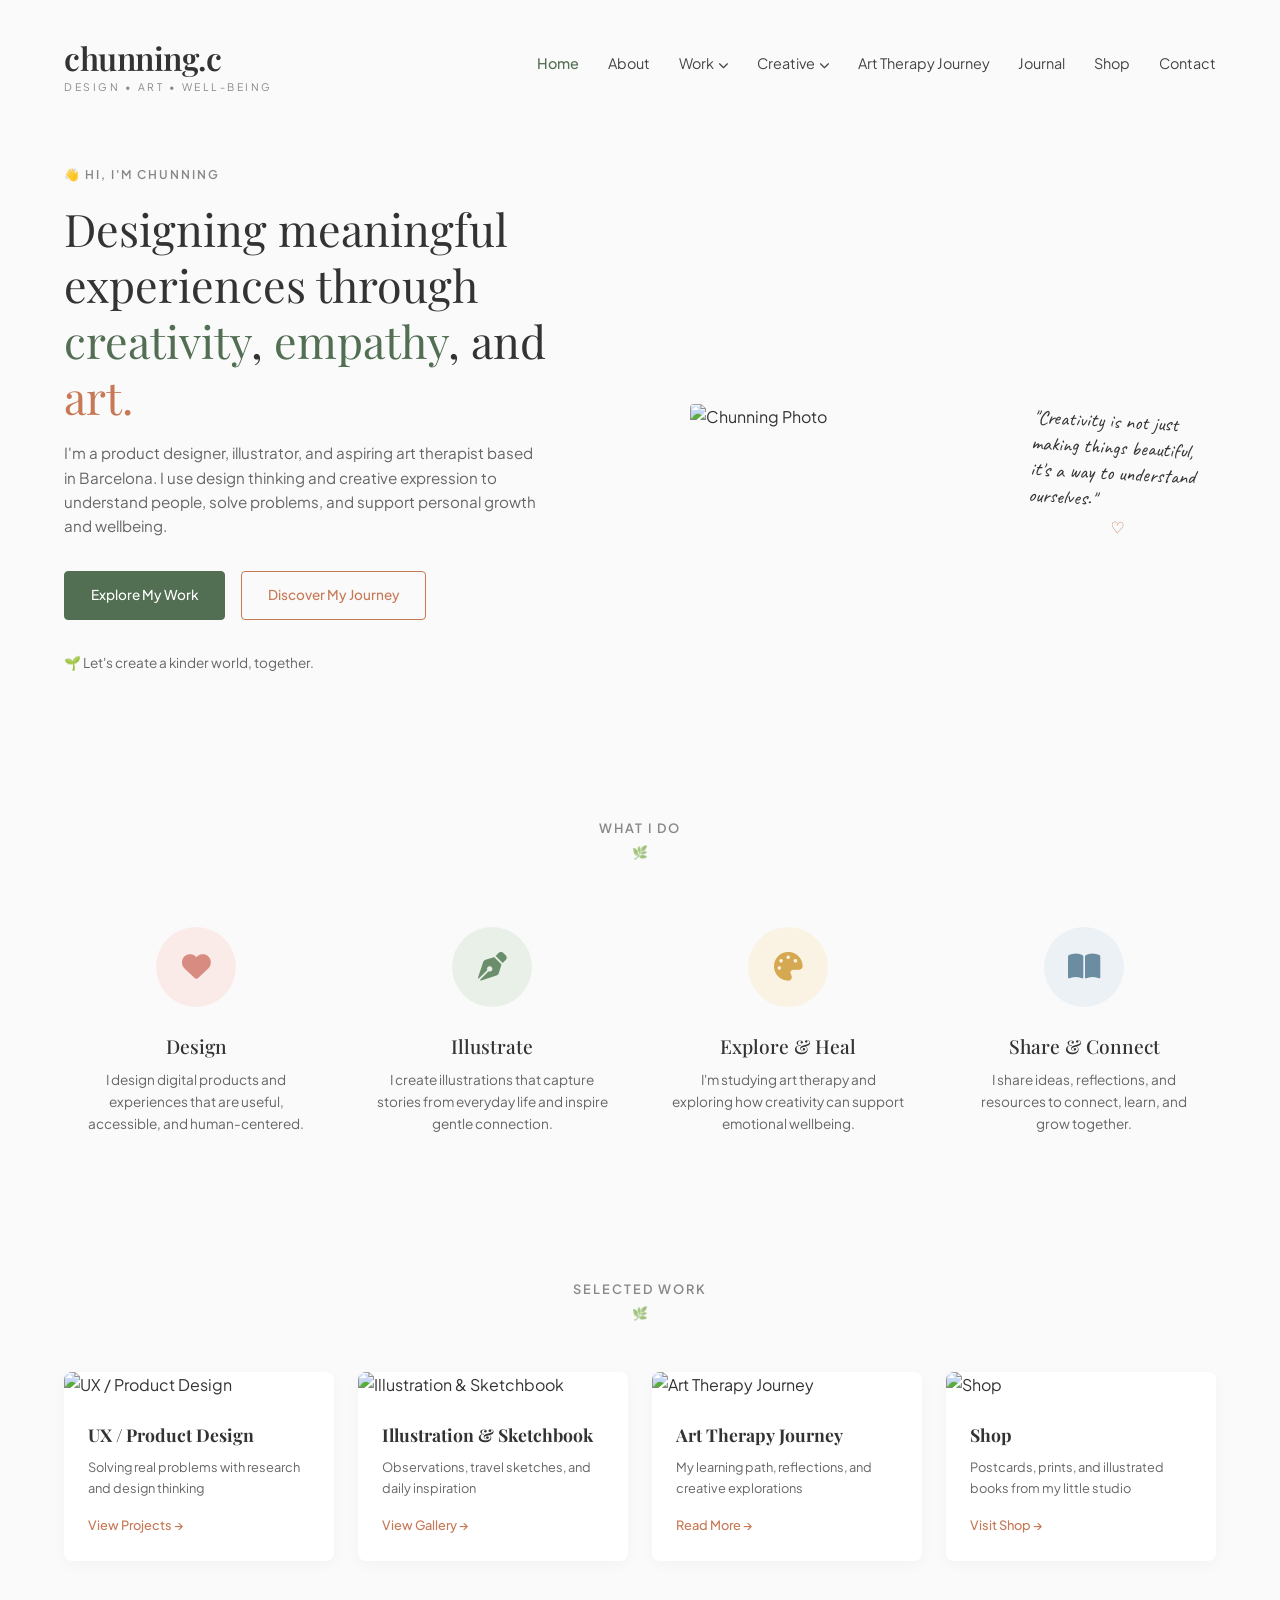
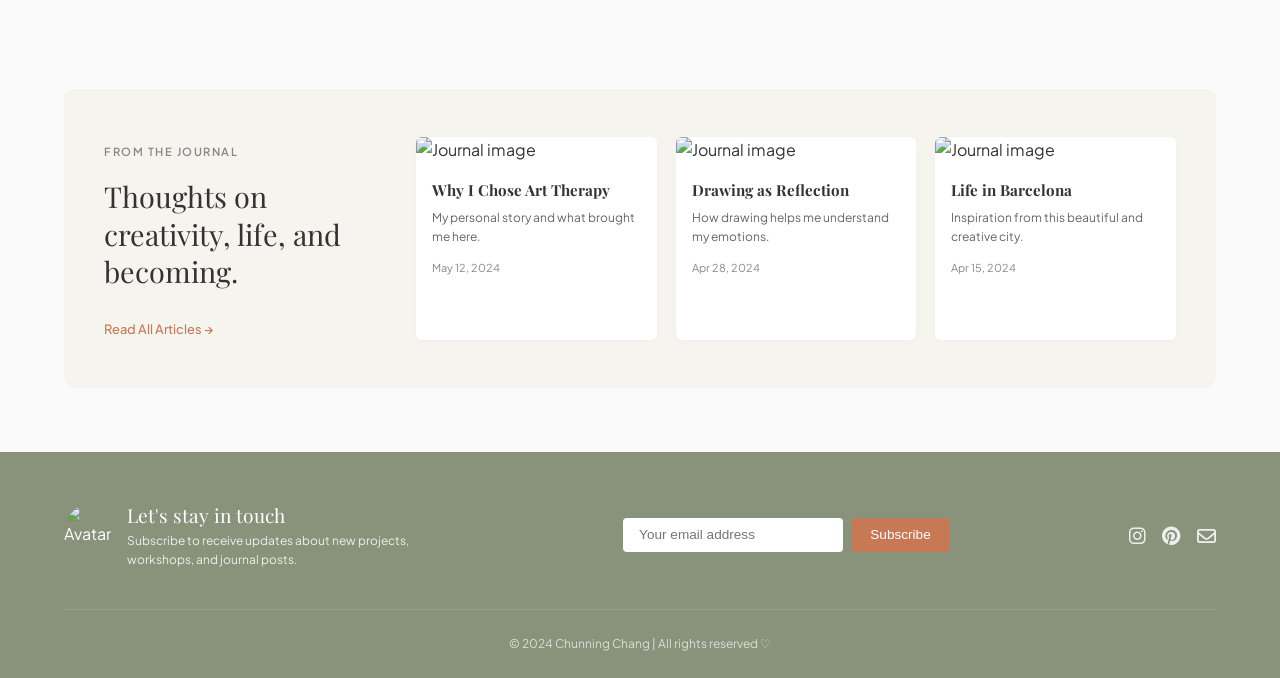
==== index.html @ dbcc07ae "version2" ====
<!DOCTYPE html>
<html lang="en">
<head>
  <meta charset="UTF-8">
  <meta name="viewport" content="width=device-width, initial-scale=1.0">
  <title>Chunning Chang - Portfolio</title>
  <!-- Google Fonts -->
  <link rel="preconnect" href="https://fonts.googleapis.com">
  <link rel="preconnect" href="https://fonts.gstatic.com" crossorigin>
  <link href="https://fonts.googleapis.com/css2?family=Caveat:wght@400;600&family=Playfair+Display:ital,wght@0,400;0,600;1,400&family=Plus+Jakarta+Sans:wght@300;400;500;600&display=swap" rel="stylesheet">
  <!-- FontAwesome Icons -->
  <link rel="stylesheet" href="https://cdnjs.cloudflare.com/ajax/libs/font-awesome/6.4.0/css/all.min.css">
  <link rel="stylesheet" href="style.css">
</head>
<body>

  <!-- Header / Navigation -->
  <header class="header">
    <div class="logo">
      <span class="logo-name">chunning.c</span>
      <span class="logo-sub">DESIGN • ART • WELL-BEING</span>
    </div>
    <nav class="nav">
      <a href="#" class="active">Home</a>
      <a href="#">About</a>
      <a href="#">Work <i class="fa-solid fa-chevron-down nav-arrow"></i></a>
      <a href="#">Creative <i class="fa-solid fa-chevron-down nav-arrow"></i></a>
      <a href="#">Art Therapy Journey</a>
      <a href="#">Journal</a>
      <a href="#">Shop</a>
      <a href="#">Contact</a>
    </nav>
  </header>

  <!-- Hero Section -->
  <section class="hero">
    <div class="hero-content">
      <span class="hero-greeting">👋 HI, I'M CHUNNING</span>
      <h1 class="hero-title">
        Designing meaningful experiences through <span class="highlight-green">creativity</span>, <span class="highlight-green">empathy</span>, and <span class="highlight-orange">art.</span>
      </h1>
      <p class="hero-desc">
        I'm a product designer, illustrator, and aspiring art therapist based in Barcelona. I use design thinking and creative expression to understand people, solve problems, and support personal growth and wellbeing.
      </p>
      <div class="hero-buttons">
        <a href="#" class="btn btn-primary">Explore My Work</a>
        <a href="#" class="btn btn-secondary">Discover My Journey</a>
      </div>
      <div class="hero-subtext">
        <span>🌱 Let's create a kinder world, together.</span>
      </div>
    </div>
    
    <div class="hero-image-wrapper">
      <div class="hero-img-container">
        <!-- 替換為你的個人形象照片 -->
        <img src="https://images.unsplash.com/photo-1534528741775-53994a69daeb?auto=format&fit=crop&q=80&w=800" alt="Chunning Photo" class="hero-img">
        <div class="hero-quote">
          <p>"Creativity is not just making things beautiful, it's a way to understand ourselves."</p>
          <span class="heart">♡</span>
        </div>
      </div>
    </div>
  </section>

  <!-- What I Do Section -->
  <section class="what-i-do">
    <div class="section-header">
      <h3>WHAT I DO</h3>
      <div class="leaf-divider">🌿</div>
    </div>
    
    <div class="services-grid">
      <div class="service-card">
        <div class="service-icon-bg bg-pink">
          <i class="fa-solid fa-heart"></i>
        </div>
        <h4>Design</h4>
        <p>I design digital products and experiences that are useful, accessible, and human-centered.</p>
      </div>

      <div class="service-card">
        <div class="service-icon-bg bg-green">
          <i class="fa-solid fa-pen-nib"></i>
        </div>
        <h4>Illustrate</h4>
        <p>I create illustrations that capture stories from everyday life and inspire gentle connection.</p>
      </div>

      <div class="service-card">
        <div class="service-icon-bg bg-yellow">
          <i class="fa-solid fa-palette"></i>
        </div>
        <h4>Explore & Heal</h4>
        <p>I'm studying art therapy and exploring how creativity can support emotional wellbeing.</p>
      </div>

      <div class="service-card">
        <div class="service-icon-bg bg-blue">
          <i class="fa-solid fa-book-open"></i>
        </div>
        <h4>Share & Connect</h4>
        <p>I share ideas, reflections, and resources to connect, learn, and grow together.</p>
      </div>
    </div>
  </section>

  <!-- Selected Work Section -->
  <section class="selected-work">
    <div class="section-header">
      <h3>SELECTED WORK</h3>
      <div class="leaf-divider">🌿</div>
    </div>

    <div class="portfolio-grid">
      <div class="portfolio-card">
        <div class="portfolio-img">
          <img src="https://images.unsplash.com/photo-1507238691740-187a5b1d37b8?auto=format&fit=crop&q=80&w=600" alt="UX / Product Design">
        </div>
        <div class="portfolio-content">
          <h4>UX / Product Design</h4>
          <p>Solving real problems with research and design thinking</p>
          <a href="#" class="card-link">View Projects &rarr;</a>
        </div>
      </div>

      <div class="portfolio-card">
        <div class="portfolio-img">
          <img src="https://images.unsplash.com/photo-1513542789411-b6a5d4f31634?auto=format&fit=crop&q=80&w=600" alt="Illustration & Sketchbook">
        </div>
        <div class="portfolio-content">
          <h4>Illustration & Sketchbook</h4>
          <p>Observations, travel sketches, and daily inspiration</p>
          <a href="#" class="card-link">View Gallery &rarr;</a>
        </div>
      </div>

      <div class="portfolio-card">
        <div class="portfolio-img">
          <img src="https://images.unsplash.com/photo-1579783902614-a3fb3927b675?auto=format&fit=crop&q=80&w=600" alt="Art Therapy Journey">
        </div>
        <div class="portfolio-content">
          <h4>Art Therapy Journey</h4>
          <p>My learning path, reflections, and creative explorations</p>
          <a href="#" class="card-link">Read More &rarr;</a>
        </div>
      </div>

      <div class="portfolio-card">
        <div class="portfolio-img">
          <img src="https://images.unsplash.com/photo-1544716278-ca5e3f4abd8c?auto=format&fit=crop&q=80&w=600" alt="Shop">
        </div>
        <div class="portfolio-content">
          <h4>Shop</h4>
          <p>Postcards, prints, and illustrated books from my little studio</p>
          <a href="#" class="card-link">Visit Shop &rarr;</a>
        </div>
      </div>
    </div>
  </section>

  <!-- From The Journal Section -->
  <section class="journal-section">
    <div class="journal-wrapper">
      <div class="journal-intro">
        <span class="section-tag">FROM THE JOURNAL</span>
        <h2>Thoughts on creativity, life, and becoming.</h2>
        <a href="#" class="card-link journal-main-link">Read All Articles &rarr;</a>
      </div>

      <div class="journal-grid">
        <article class="journal-card">
          <img src="https://images.unsplash.com/photo-1513364776144-60967b0f800f?auto=format&fit=crop&q=80&w=400" alt="Journal image">
          <div class="journal-card-content">
            <h4>Why I Chose Art Therapy</h4>
            <p>My personal story and what brought me here.</p>
            <span class="date">May 12, 2024</span>
          </div>
        </article>

        <article class="journal-card">
          <img src="https://images.unsplash.com/photo-1517842645767-c639042777db?auto=format&fit=crop&q=80&w=400" alt="Journal image">
          <div class="journal-card-content">
            <h4>Drawing as Reflection</h4>
            <p>How drawing helps me understand my emotions.</p>
            <span class="date">Apr 28, 2024</span>
          </div>
        </article>

        <article class="journal-card">
          <img src="https://images.unsplash.com/photo-1511527656417-089565a5e8ce?auto=format&fit=crop&q=80&w=400" alt="Journal image">
          <div class="journal-card-content">
            <h4>Life in Barcelona</h4>
            <p>Inspiration from this beautiful and creative city.</p>
            <span class="date">Apr 15, 2024</span>
          </div>
        </article>
      </div>
    </div>
  </section>

  <!-- Footer / Newsletter -->
  <footer class="footer">
    <div class="footer-container">
      <div class="footer-profile">
        <img src="https://images.unsplash.com/photo-1534528741775-53994a69daeb?auto=format&fit=crop&q=80&w=150" alt="Avatar" class="avatar">
        <div class="footer-text">
          <h3>Let's stay in touch</h3>
          <p>Subscribe to receive updates about new projects, workshops, and journal posts.</p>
        </div>
      </div>

      <form class="newsletter-form" onsubmit="event.preventDefault();">
        <input type="email" placeholder="Your email address" required>
        <button type="submit" class="btn-subscribe">Subscribe</button>
      </form>

      <div class="social-links">
        <a href="#"><i class="fa-brands fa-instagram"></i></a>
        <a href="#"><i class="fa-brands fa-pinterest"></i></a>
        <a href="#"><i class="fa-regular fa-envelope"></i></a>
      </div>
    </div>
    
    <div class="footer-bottom">
      <p>&copy; 2024 Chunning Chang | All rights reserved ♡</p>
    </div>
  </footer>

</body>
</html>
---- style.css ----
/* --- Global Styles & Variables --- */
:root {
  --bg-main: #FAFAFAF8;
  --bg-card: #FFFFFF;
  --bg-journal-box: #F6F4EE;
  --bg-footer: #89937C;
  --text-main: #333333;
  --text-muted: #666666;
  --text-light: #888888;
  --primary-green: #526E53;
  --accent-orange: #C77855;
  --accent-olive: #697858;
  --border-light: #EBEBEB;
  
  --font-serif: 'Playfair Display', Georgia, serif;
  --font-sans: 'Plus Jakarta Sans', sans-serif;
  --font-handwriting: 'Caveat', cursive;
}

* {
  box-sizing: border-box;
  margin: 0;
  padding: 0;
}

body {
  font-family: var(--font-sans);
  background-color: var(--bg-main);
  color: var(--text-main);
  line-height: 1.6;
}

a {
  text-decoration: none;
  color: inherit;
}

/* --- Navigation --- */
.header {
  display: flex;
  justify-content: space-between;
  align-items: center;
  padding: 2rem 5%;
  background-color: transparent;
}

.logo {
  display: flex;
  flex-direction: column;
}

.logo-name {
  font-family: var(--font-serif);
  font-size: 2rem;
  font-weight: 600;
  letter-spacing: -0.5px;
  color: #333;
}

.logo-sub {
  font-size: 0.65rem;
  letter-spacing: 2.5px;
  color: var(--text-light);
  margin-top: -4px;
}

.nav {
  display: flex;
  gap: 1.8rem;
  align-items: center;
  font-size: 0.9rem;
  color: #444;
}

.nav a {
  transition: color 0.2s;
}

.nav a.active, .nav a:hover {
  color: var(--primary-green);
  font-weight: 500;
}

.nav-arrow {
  font-size: 0.65rem;
  margin-left: 2px;
}

/* --- Hero Section --- */
.hero {
  display: grid;
  grid-template-columns: 1fr 1fr;
  gap: 3rem;
  padding: 2rem 5% 5rem 5%;
  align-items: center;
}

.hero-greeting {
  font-size: 0.75rem;
  letter-spacing: 2px;
  color: var(--text-light);
  font-weight: 600;
}

.hero-title {
  font-family: var(--font-serif);
  font-size: 2.8rem;
  line-height: 1.25;
  margin: 1rem 0;
  font-weight: 400;
}

.highlight-green {
  color: var(--primary-green);
}

.highlight-orange {
  color: var(--accent-orange);
}

.hero-desc {
  color: var(--text-muted);
  font-size: 0.95rem;
  max-width: 480px;
  margin-bottom: 2rem;
}

.hero-buttons {
  display: flex;
  gap: 1rem;
  margin-bottom: 2rem;
}

.btn {
  padding: 0.8rem 1.6rem;
  border-radius: 4px;
  font-size: 0.85rem;
  font-weight: 500;
  cursor: pointer;
  transition: all 0.2s;
}

.btn-primary {
  background-color: var(--primary-green);
  color: #fff;
  border: 1px solid var(--primary-green);
}

.btn-primary:hover {
  background-color: #3d543e;
}

.btn-secondary {
  background-color: transparent;
  color: var(--accent-orange);
  border: 1px solid var(--accent-orange);
}

.btn-secondary:hover {
  background-color: rgba(199, 120, 85, 0.08);
}

.hero-subtext {
  font-size: 0.85rem;
  color: var(--text-muted);
}

/* Hero Image & Quote */
.hero-image-wrapper {
  position: relative;
}

.hero-img-container {
  position: relative;
  width: 100%;
  max-width: 500px;
  margin: 0 auto;
}

.hero-img {
  width: 100%;
  height: 520px;
  object-fit: cover;
  border-radius: 4px;
}

.hero-quote {
  position: absolute;
  top: 20%;
  right: -20px;
  width: 180px;
  font-family: var(--font-handwriting);
  font-size: 1.25rem;
  color: #333;
  line-height: 1.3;
  transform: rotate(3deg);
}

.hero-quote .heart {
  color: var(--accent-orange);
  display: block;
  text-align: center;
  font-size: 1rem;
  margin-top: 5px;
}

/* --- Section Shared --- */
.section-header {
  text-align: center;
  margin-bottom: 3rem;
}

.section-header h3 {
  font-size: 0.8rem;
  letter-spacing: 2px;
  color: var(--text-light);
  font-weight: 600;
}

.leaf-divider {
  font-size: 0.8rem;
  margin-top: 4px;
  opacity: 0.6;
}

/* --- What I Do Section --- */
.what-i-do {
  padding: 4rem 5%;
}

.services-grid {
  display: grid;
  grid-template-columns: repeat(auto-fit, minmax(220px, 1fr));
  gap: 2rem;
  text-align: center;
}

.service-card {
  padding: 1rem;
}

.service-icon-bg {
  width: 80px;
  height: 80px;
  border-radius: 50%;
  margin: 0 auto 1.5rem auto;
  display: flex;
  align-items: center;
  justify-content: center;
  font-size: 1.8rem;
}

.bg-pink { background-color: #FBEBE8; color: #D88B81; }
.bg-green { background-color: #E8F0E8; color: #6A8E6B; }
.bg-yellow { background-color: #FAF2E3; color: #D6A851; }
.bg-blue { background-color: #EBF1F5; color: #6C8CA1; }

.service-card h4 {
  font-family: var(--font-serif);
  font-size: 1.2rem;
  margin-bottom: 0.5rem;
  font-weight: 500;
}

.service-card p {
  font-size: 0.85rem;
  color: var(--text-muted);
}

/* --- Selected Work Section --- */
.selected-work {
  padding: 4rem 5%;
}

.portfolio-grid {
  display: grid;
  grid-template-columns: repeat(auto-fit, minmax(260px, 1fr));
  gap: 1.5rem;
}

.portfolio-card {
  background-color: var(--bg-card);
  border-radius: 8px;
  overflow: hidden;
  box-shadow: 0 4px 15px rgba(0,0,0,0.03);
  transition: transform 0.3s ease;
}

.portfolio-card:hover {
  transform: translateY(-5px);
}

.portfolio-img img {
  width: 100%;
  height: 200px;
  object-fit: cover;
}

.portfolio-content {
  padding: 1.5rem;
}

.portfolio-content h4 {
  font-family: var(--font-serif);
  font-size: 1.1rem;
  margin-bottom: 0.5rem;
}

.portfolio-content p {
  font-size: 0.8rem;
  color: var(--text-muted);
  margin-bottom: 1rem;
  height: 38px;
}

.card-link {
  font-size: 0.8rem;
  color: var(--accent-orange);
  font-weight: 500;
}

/* --- Journal Section --- */
.journal-section {
  padding: 4rem 5%;
}

.journal-wrapper {
  background-color: var(--bg-journal-box);
  border-radius: 12px;
  padding: 3rem 2.5rem;
  display: grid;
  grid-template-columns: 280px 1fr;
  gap: 2rem;
}

.journal-intro .section-tag {
  font-size: 0.7rem;
  letter-spacing: 1.5px;
  color: var(--text-light);
  font-weight: 600;
}

.journal-intro h2 {
  font-family: var(--font-serif);
  font-size: 1.8rem;
  line-height: 1.3;
  margin: 1rem 0 1.5rem 0;
  font-weight: 400;
}

.journal-grid {
  display: grid;
  grid-template-columns: repeat(auto-fit, minmax(180px, 1fr));
  gap: 1.2rem;
}

.journal-card {
  background: var(--bg-card);
  border-radius: 6px;
  overflow: hidden;
  box-shadow: 0 2px 8px rgba(0,0,0,0.02);
}

.journal-card img {
  width: 100%;
  height: 120px;
  object-fit: cover;
}

.journal-card-content {
  padding: 1rem;
}

.journal-card-content h4 {
  font-family: var(--font-serif);
  font-size: 0.95rem;
  margin-bottom: 0.3rem;
}

.journal-card-content p {
  font-size: 0.75rem;
  color: var(--text-muted);
  margin-bottom: 0.8rem;
}

.journal-card-content .date {
  font-size: 0.68rem;
  color: var(--text-light);
  display: block;
}

/* --- Footer --- */
.footer {
  background-color: var(--bg-footer);
  color: #fff;
  padding: 3rem 5% 1.5rem 5%;
}

.footer-container {
  display: flex;
  flex-wrap: wrap;
  align-items: center;
  justify-content: space-between;
  gap: 2rem;
  border-bottom: 1px solid rgba(255,255,255,0.15);
  padding-bottom: 2.5rem;
}

.footer-profile {
  display: flex;
  align-items: center;
  gap: 1rem;
  max-width: 380px;
}

.footer-profile .avatar {
  width: 60px;
  height: 60px;
  border-radius: 50%;
  object-fit: cover;
}

.footer-text h3 {
  font-family: var(--font-serif);
  font-size: 1.2rem;
  font-weight: 400;
}

.footer-text p {
  font-size: 0.75rem;
  opacity: 0.85;
}

.newsletter-form {
  display: flex;
  gap: 0.5rem;
}

.newsletter-form input {
  padding: 0.6rem 1rem;
  border-radius: 4px;
  border: none;
  font-size: 0.85rem;
  outline: none;
  width: 220px;
}

.btn-subscribe {
  padding: 0.6rem 1.2rem;
  background-color: var(--accent-orange);
  color: #fff;
  border: none;
  border-radius: 4px;
  font-size: 0.85rem;
  cursor: pointer;
}

.btn-subscribe:hover {
  background-color: #b36342;
}

.social-links {
  display: flex;
  gap: 1rem;
  font-size: 1.2rem;
}

.social-links a {
  opacity: 0.85;
  transition: opacity 0.2s;
}

.social-links a:hover {
  opacity: 1;
}

.footer-bottom {
  text-align: center;
  font-size: 0.75rem;
  margin-top: 1.5rem;
  opacity: 0.7;
}

/* --- Responsive Design --- */
@media (max-width: 900px) {
  .hero {
    grid-template-columns: 1fr;
    text-align: center;
  }

  .hero-desc {
    margin: 0 auto 2rem auto;
  }

  .hero-buttons {
    justify-content: center;
  }

  .hero-quote {
    position: relative;
    top: 0;
    right: 0;
    margin: 1.5rem auto 0 auto;
    transform: none;
  }

  .journal-wrapper {
    grid-template-columns: 1fr;
  }

  .footer-container {
    flex-direction: column;
    text-align: center;
  }

  .footer-profile {
    flex-direction: column;
  }
}
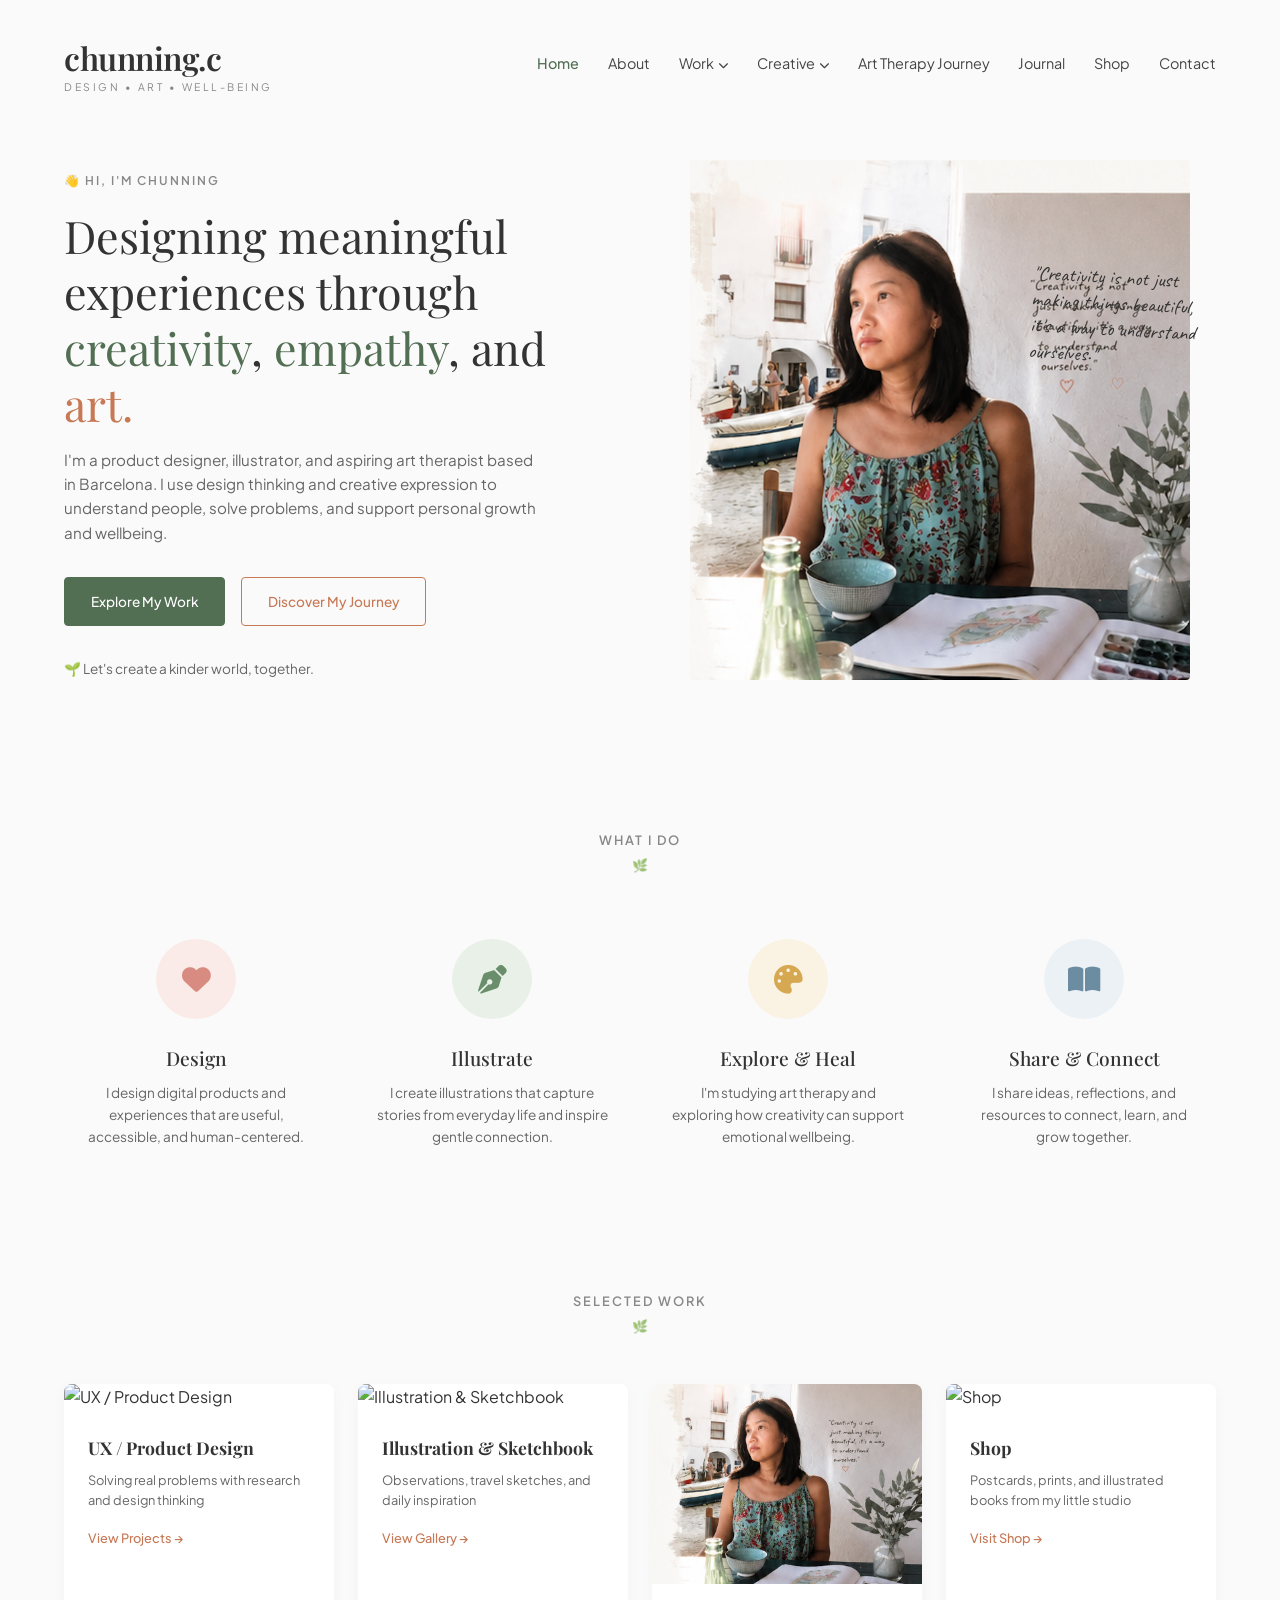
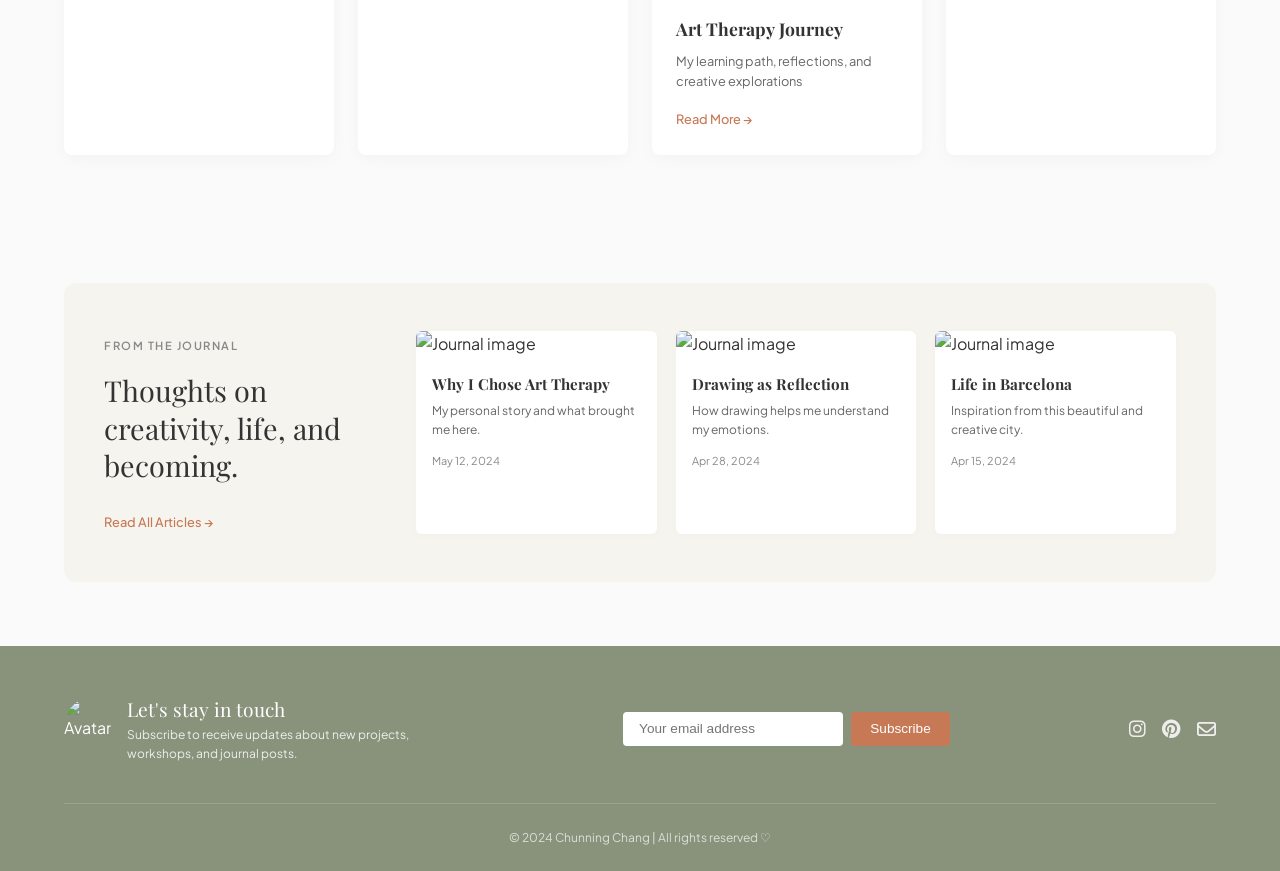
==== commit 8c52497a: "Update index.html" ====
--- a/index.html
+++ b/index.html
@@ -54,7 +54,7 @@
     <div class="hero-image-wrapper">
       <div class="hero-img-container">
         <!-- 替換為你的個人形象照片 -->
-        <img src="https://images.unsplash.com/photo-1534528741775-53994a69daeb?auto=format&fit=crop&q=80&w=800" alt="Chunning Photo" class="hero-img">
+        <img src="image.png" alt="Chunning Photo" class="hero-img">
         <div class="hero-quote">
           <p>"Creativity is not just making things beautiful, it's a way to understand ourselves."</p>
           <span class="heart">♡</span>
@@ -137,7 +137,7 @@
 
       <div class="portfolio-card">
         <div class="portfolio-img">
-          <img src="https://images.unsplash.com/photo-1579783902614-a3fb3927b675?auto=format&fit=crop&q=80&w=600" alt="Art Therapy Journey">
+          <img src="image.png" alt="Art Therapy Journey">
         </div>
         <div class="portfolio-content">
           <h4>Art Therapy Journey</h4>
@@ -228,4 +228,4 @@
   </footer>
 
 </body>
-</html>+</html>
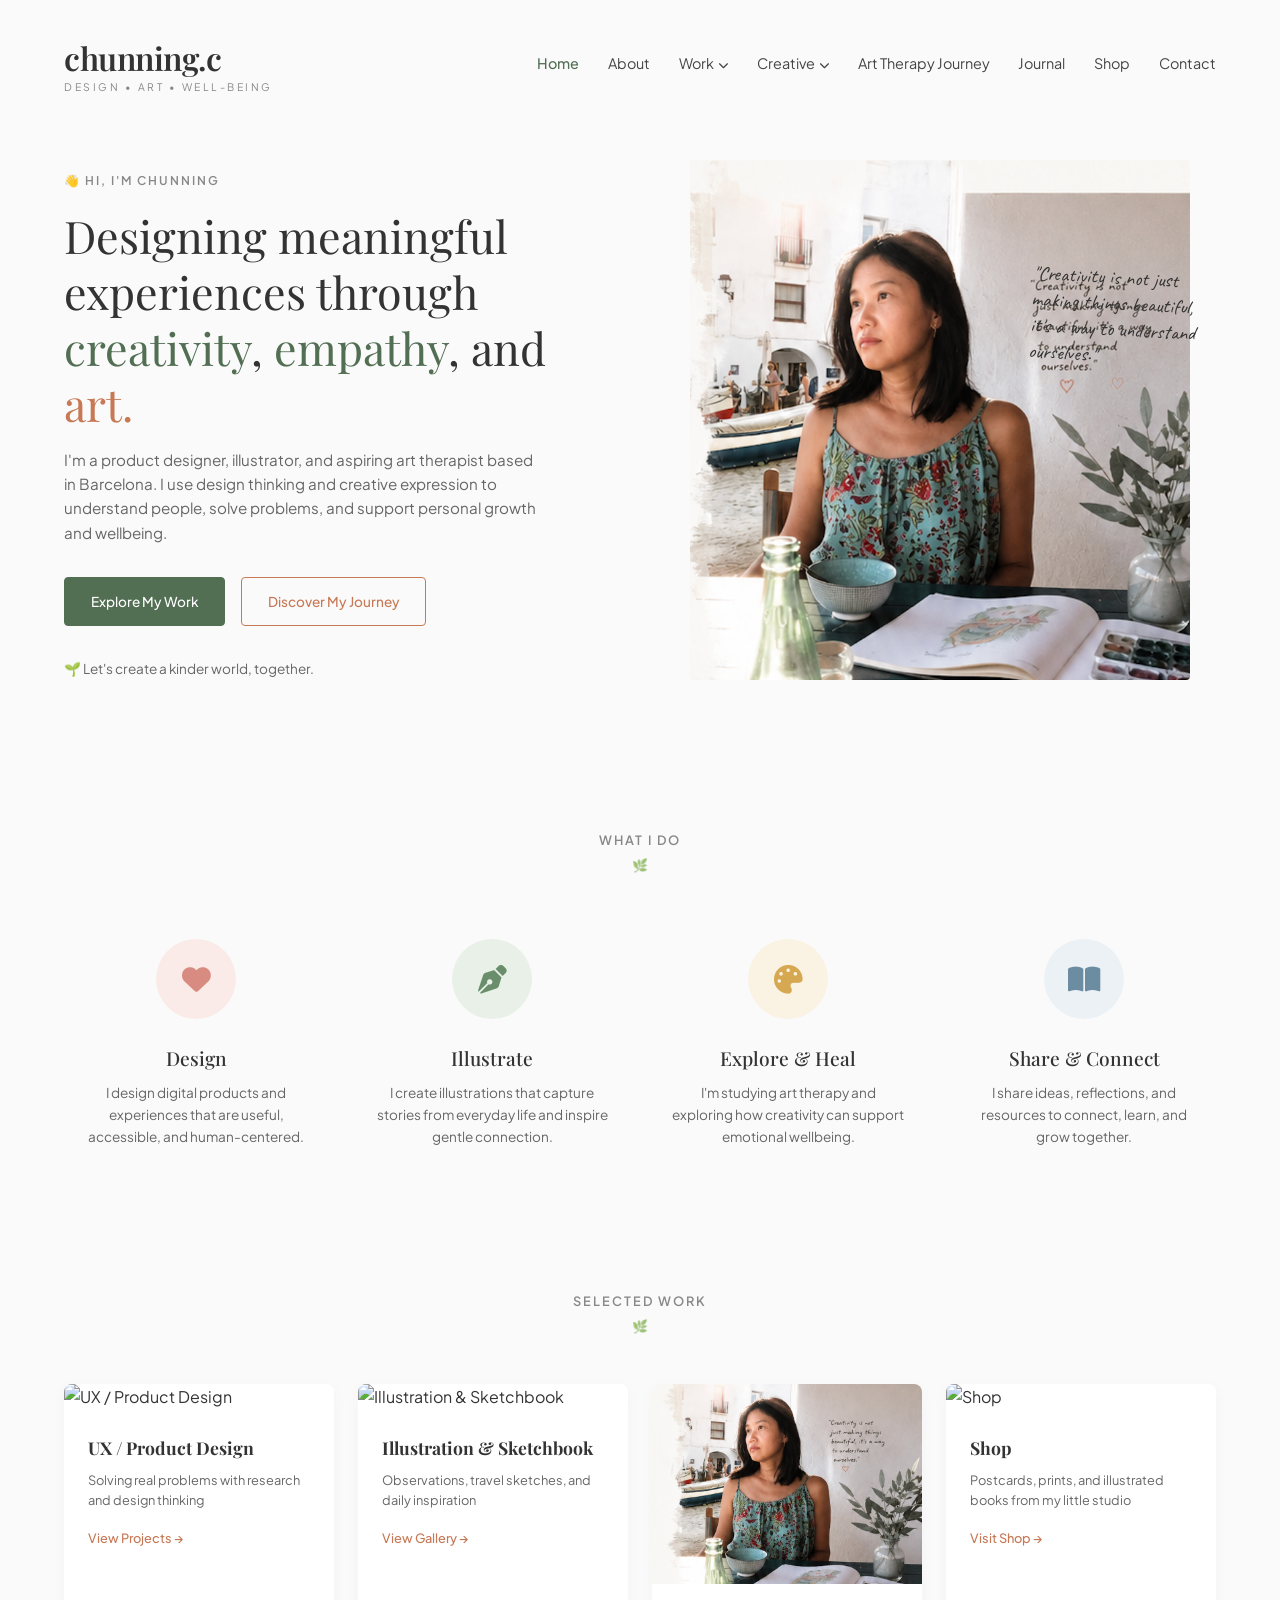
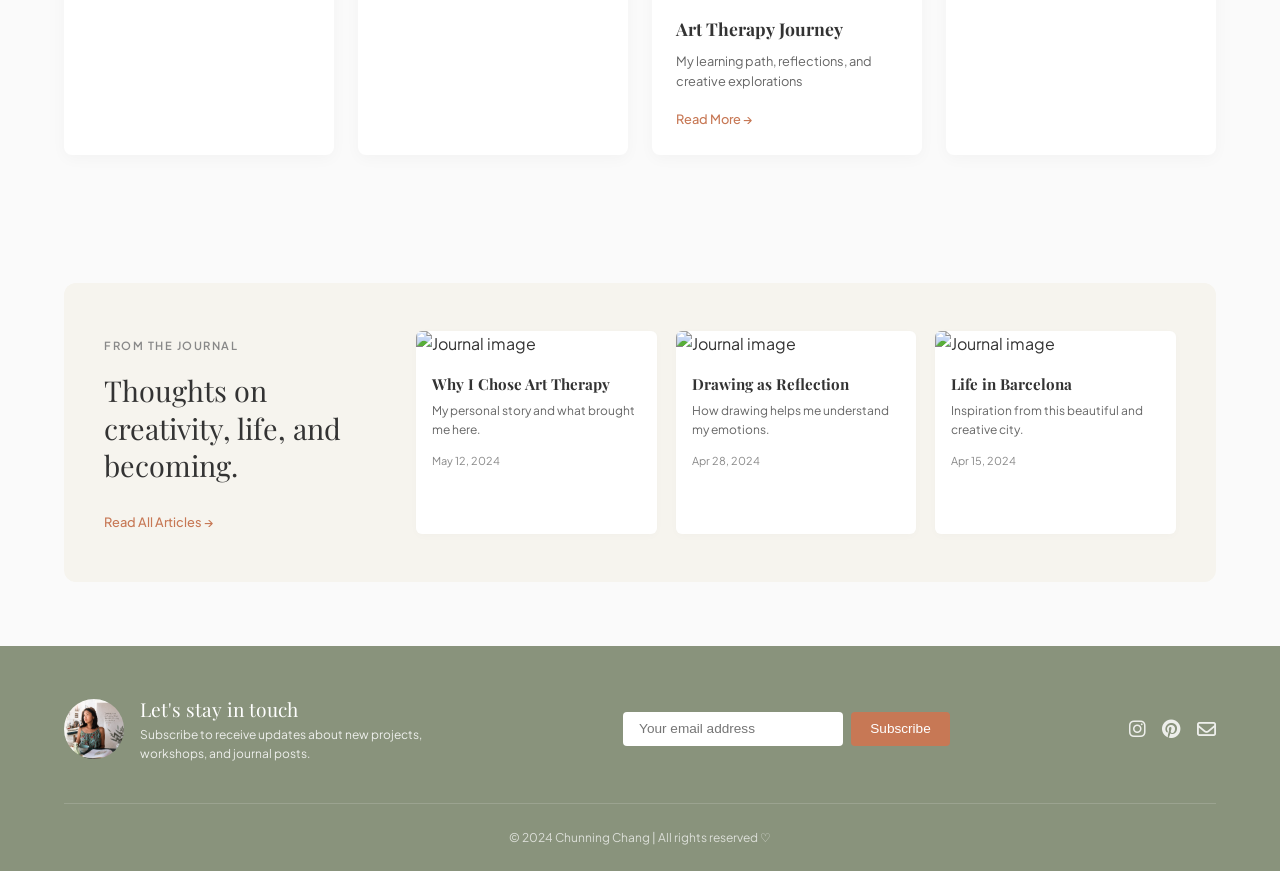
==== commit f462916b: "Update index.html" ====
--- a/index.html
+++ b/index.html
@@ -203,7 +203,7 @@
   <footer class="footer">
     <div class="footer-container">
       <div class="footer-profile">
-        <img src="https://images.unsplash.com/photo-1534528741775-53994a69daeb?auto=format&fit=crop&q=80&w=150" alt="Avatar" class="avatar">
+        <img src="image.png" alt="Avatar" class="avatar">
         <div class="footer-text">
           <h3>Let's stay in touch</h3>
           <p>Subscribe to receive updates about new projects, workshops, and journal posts.</p>
